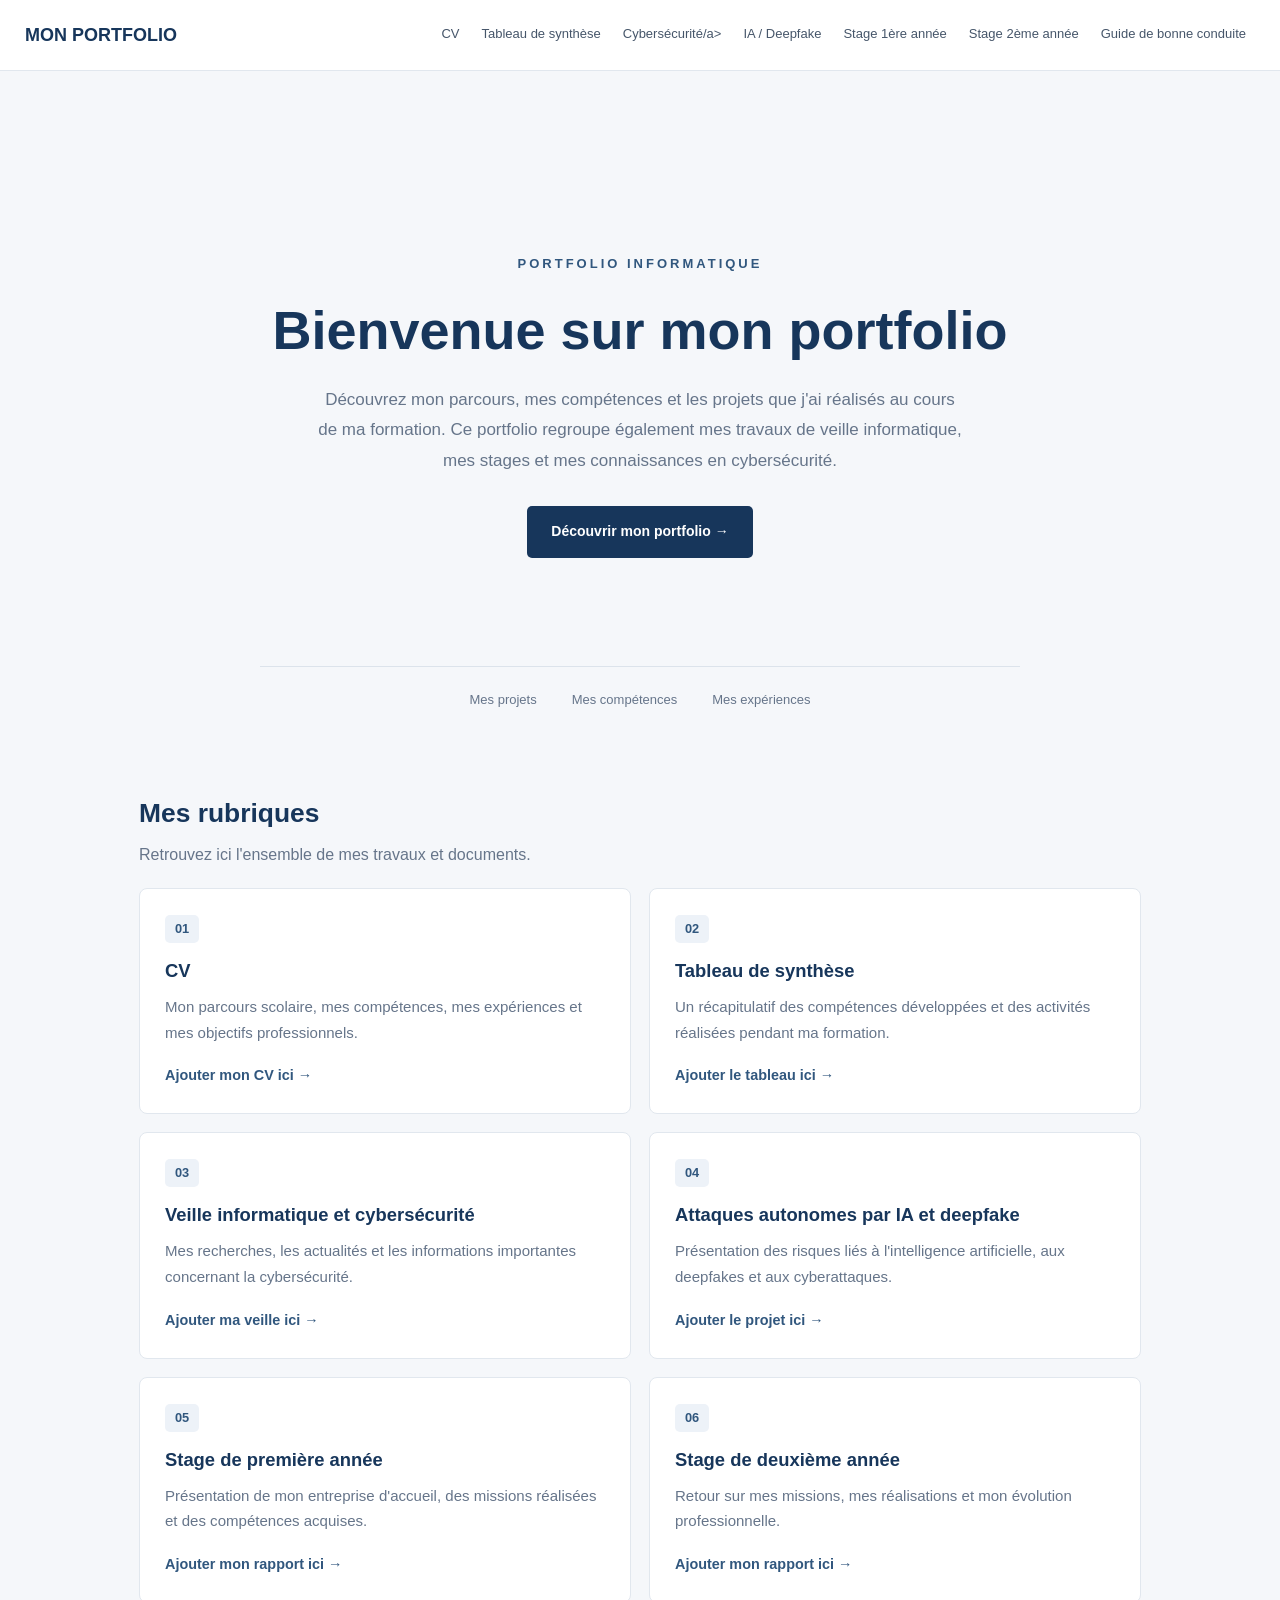
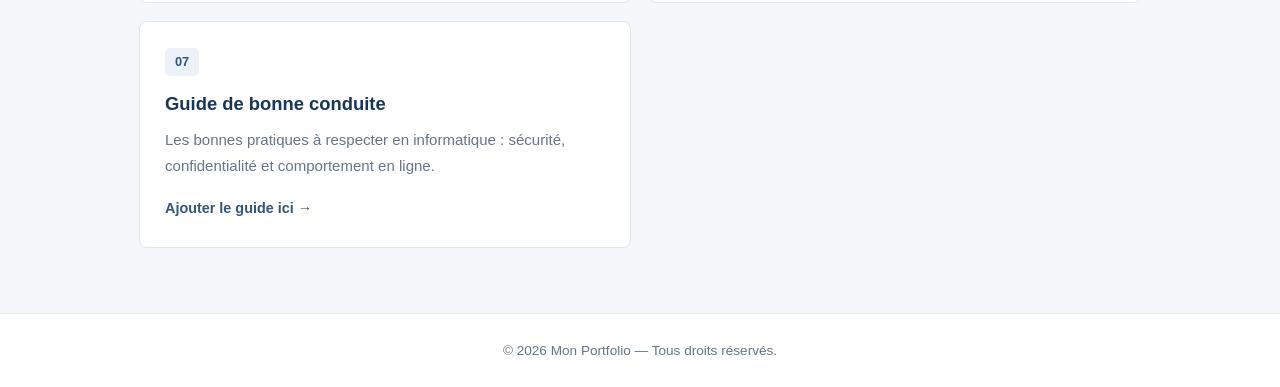
==== index.html @ a8a018e2 "Add files via upload" ====
<!DOCTYPE html>
<html lang="fr">
<head>
<meta charset="UTF-8">
<meta name="viewport" content="width=device-width, initial-scale=1.0">
<meta name="description" content="Portfolio informatique : projets, compétences, stages et cybersécurité.">
<title>Mon Portfolio | Informatique</title>
<style>
*{margin:0;padding:0;box-sizing:border-box;scroll-behavior:smooth}
:root{--bleu:#17365b;--bleu-clair:#31577e;--fond:#f5f7fa;--blanc:#fff;--texte:#263445;--gris:#66758a;--bordure:#e1e7ee}
body{font-family:Arial,Helvetica,sans-serif;background:var(--fond);color:var(--texte);line-height:1.7}
a{color:inherit;text-decoration:none}
header{background:var(--blanc);border-bottom:1px solid var(--bordure);position:sticky;top:0;z-index:100}
.navigation{display:flex;align-items:center;justify-content:space-between;gap:20px;padding:0 25px;min-height:70px}
.logo{color:var(--bleu);font-size:18px;font-weight:bold;white-space:nowrap}
.liens{display:flex;align-items:center;justify-content:flex-end;gap:4px}
.liens a{color:#46566a;font-size:13px;padding:12px 9px;white-space:nowrap;border-bottom:2px solid transparent;transition:.2s}
.liens a:hover{color:var(--bleu);border-bottom-color:var(--bleu);background:var(--fond)}
.menu-mobile{display:none;background:white;border:1px solid var(--bordure);border-radius:5px;padding:8px 12px;color:var(--bleu);cursor:pointer;font-size:1rem}
.page-accueil{min-height:75vh;display:flex;flex-direction:column;justify-content:center;align-items:center;text-align:center;padding:70px 25px 35px;background:var(--fond);scroll-margin-top:85px}
.accueil-contenu{max-width:760px;margin:auto}
.sous-titre{color:var(--bleu-clair);font-size:13px;font-weight:bold;letter-spacing:3px}
.page-accueil h1{color:var(--bleu);font-size:clamp(32px,5vw,54px);line-height:1.2;margin:22px 0}
.description{max-width:650px;margin:0 auto 30px;color:var(--gris);font-size:17px;line-height:1.8}
.bouton-accueil{display:inline-block;background:var(--bleu);color:white;padding:14px 24px;border-radius:5px;font-size:14px;font-weight:bold;transition:background .2s}
.bouton-accueil:hover{background:var(--bleu-clair)}
.accueil-bas{display:flex;justify-content:center;flex-wrap:wrap;gap:35px;border-top:1px solid #dce3eb;padding-top:22px;width:100%;max-width:760px;color:var(--gris);font-size:13px}
.rubriques{max-width:1050px;margin:0 auto;padding:45px 24px}
.titre-section{margin-bottom:20px}
.titre-section h2{color:var(--bleu);font-size:1.65rem;margin-bottom:5px}
.titre-section p{color:var(--gris)}
.grille{display:grid;grid-template-columns:repeat(2,minmax(0,1fr));gap:18px}
.carte{background:var(--blanc);border:1px solid var(--bordure);border-radius:8px;padding:25px;transition:.2s;scroll-margin-top:100px}
.carte:hover{border-color:#a9bbd0;transform:translateY(-2px)}
.numero{display:inline-block;color:var(--bleu-clair);background:#edf2f8;border-radius:5px;padding:3px 10px;font-size:.8rem;font-weight:bold;margin-bottom:12px}
.carte h3{color:var(--bleu);font-size:1.15rem;margin-bottom:8px}
.carte p{color:var(--gris);font-size:.94rem;margin-bottom:16px}
.lien-carte{color:var(--bleu-clair);font-size:.9rem;font-weight:bold}
.lien-carte:hover{text-decoration:underline}
footer{text-align:center;padding:25px;margin-top:20px;background:var(--blanc);border-top:1px solid var(--bordure);color:var(--gris);font-size:.85rem}
@media(max-width:1200px){.navigation{flex-wrap:wrap;padding:15px 20px}.menu-mobile{display:block}.liens{display:none;width:100%;align-items:stretch;flex-direction:column}.liens.ouvert{display:flex}.liens a{padding:10px}}
@media(max-width:600px){.page-accueil{min-height:65vh;padding:45px 20px 25px}.description{font-size:15px}.accueil-bas{gap:15px}.rubriques{padding:30px 15px}.grille{grid-template-columns:1fr}.carte{padding:20px}}
</style>
</head>
<body>
<header>
<nav class="navigation" aria-label="Navigation principale">
<a href="index.html" class="logo">MON PORTFOLIO</a>
<button class="menu-mobile" id="menu-mobile" aria-expanded="false" aria-controls="liens-navigation">☰ Menu</button>
<div class="liens" id="liens-navigation">
<a href="cv.html">CV</a>
<a href="tableau-synthese.html">Tableau de synthèse</a>
<a href="veille-informatique.html">Cybersécurité/a>
<a href="ia-deepfake.html">IA / Deepfake</a>
<a href="stage-1.html">Stage 1ère année</a>
<a href="stage-2.html">Stage 2ème année</a>
<a href="guide-bonne-conduite.html">Guide de bonne conduite</a>
</div>
</nav>
</header>
<main>
<section id="accueil" class="page-accueil">
<div class="accueil-contenu">
<span class="sous-titre">PORTFOLIO INFORMATIQUE</span>
<h1>Bienvenue sur mon portfolio</h1>
<p class="description">Découvrez mon parcours, mes compétences et les projets que j'ai réalisés au cours de ma formation. Ce portfolio regroupe également mes travaux de veille informatique, mes stages et mes connaissances en cybersécurité.</p>
<a href="cv.html" class="bouton-accueil">Découvrir mon portfolio →</a>
</div>
<div class="accueil-bas"><span>Mes projets</span><span>Mes compétences</span><span>Mes expériences</span></div>
</section>
<section id="rubriques" class="rubriques">
<div class="titre-section"><h2>Mes rubriques</h2><p>Retrouvez ici l'ensemble de mes travaux et documents.</p></div>
<div class="grille">
<article class="carte" id="cv"><span class="numero">01</span><h3>CV</h3><p>Mon parcours scolaire, mes compétences, mes expériences et mes objectifs professionnels.</p><a class="lien-carte" href="#cv">Ajouter mon CV ici →</a></article>
<article class="carte" id="tableau"><span class="numero">02</span><h3>Tableau de synthèse</h3><p>Un récapitulatif des compétences développées et des activités réalisées pendant ma formation.</p><a class="lien-carte" href="#tableau">Ajouter le tableau ici →</a></article>
<article class="carte" id="veille"><span class="numero">03</span><h3>Veille informatique et cybersécurité</h3><p>Mes recherches, les actualités et les informations importantes concernant la cybersécurité.</p><a class="lien-carte" href="#veille">Ajouter ma veille ici →</a></article>
<article class="carte" id="ia"><span class="numero">04</span><h3>Attaques autonomes par IA et deepfake</h3><p>Présentation des risques liés à l'intelligence artificielle, aux deepfakes et aux cyberattaques.</p><a class="lien-carte" href="#ia">Ajouter le projet ici →</a></article>
<article class="carte" id="stage1"><span class="numero">05</span><h3>Stage de première année</h3><p>Présentation de mon entreprise d'accueil, des missions réalisées et des compétences acquises.</p><a class="lien-carte" href="#stage1">Ajouter mon rapport ici →</a></article>
<article class="carte" id="stage2"><span class="numero">06</span><h3>Stage de deuxième année</h3><p>Retour sur mes missions, mes réalisations et mon évolution professionnelle.</p><a class="lien-carte" href="#stage2">Ajouter mon rapport ici →</a></article>
<article class="carte" id="guide"><span class="numero">07</span><h3>Guide de bonne conduite</h3><p>Les bonnes pratiques à respecter en informatique : sécurité, confidentialité et comportement en ligne.</p><a class="lien-carte" href="#guide">Ajouter le guide ici →</a></article>
</div>
</section>
</main>
<footer><p>© <span id="annee"></span> Mon Portfolio — Tous droits réservés.</p></footer>
<script>
const boutonMenu=document.getElementById("menu-mobile");
const navigation=document.getElementById("liens-navigation");
boutonMenu.addEventListener("click",function(){const ouvert=navigation.classList.toggle("ouvert");boutonMenu.setAttribute("aria-expanded",ouvert)});
navigation.querySelectorAll("a").forEach(function(lien){lien.addEventListener("click",function(){navigation.classList.remove("ouvert");boutonMenu.setAttribute("aria-expanded","false")})});
document.getElementById("annee").textContent=new Date().getFullYear();
</script>
</body>
</html>
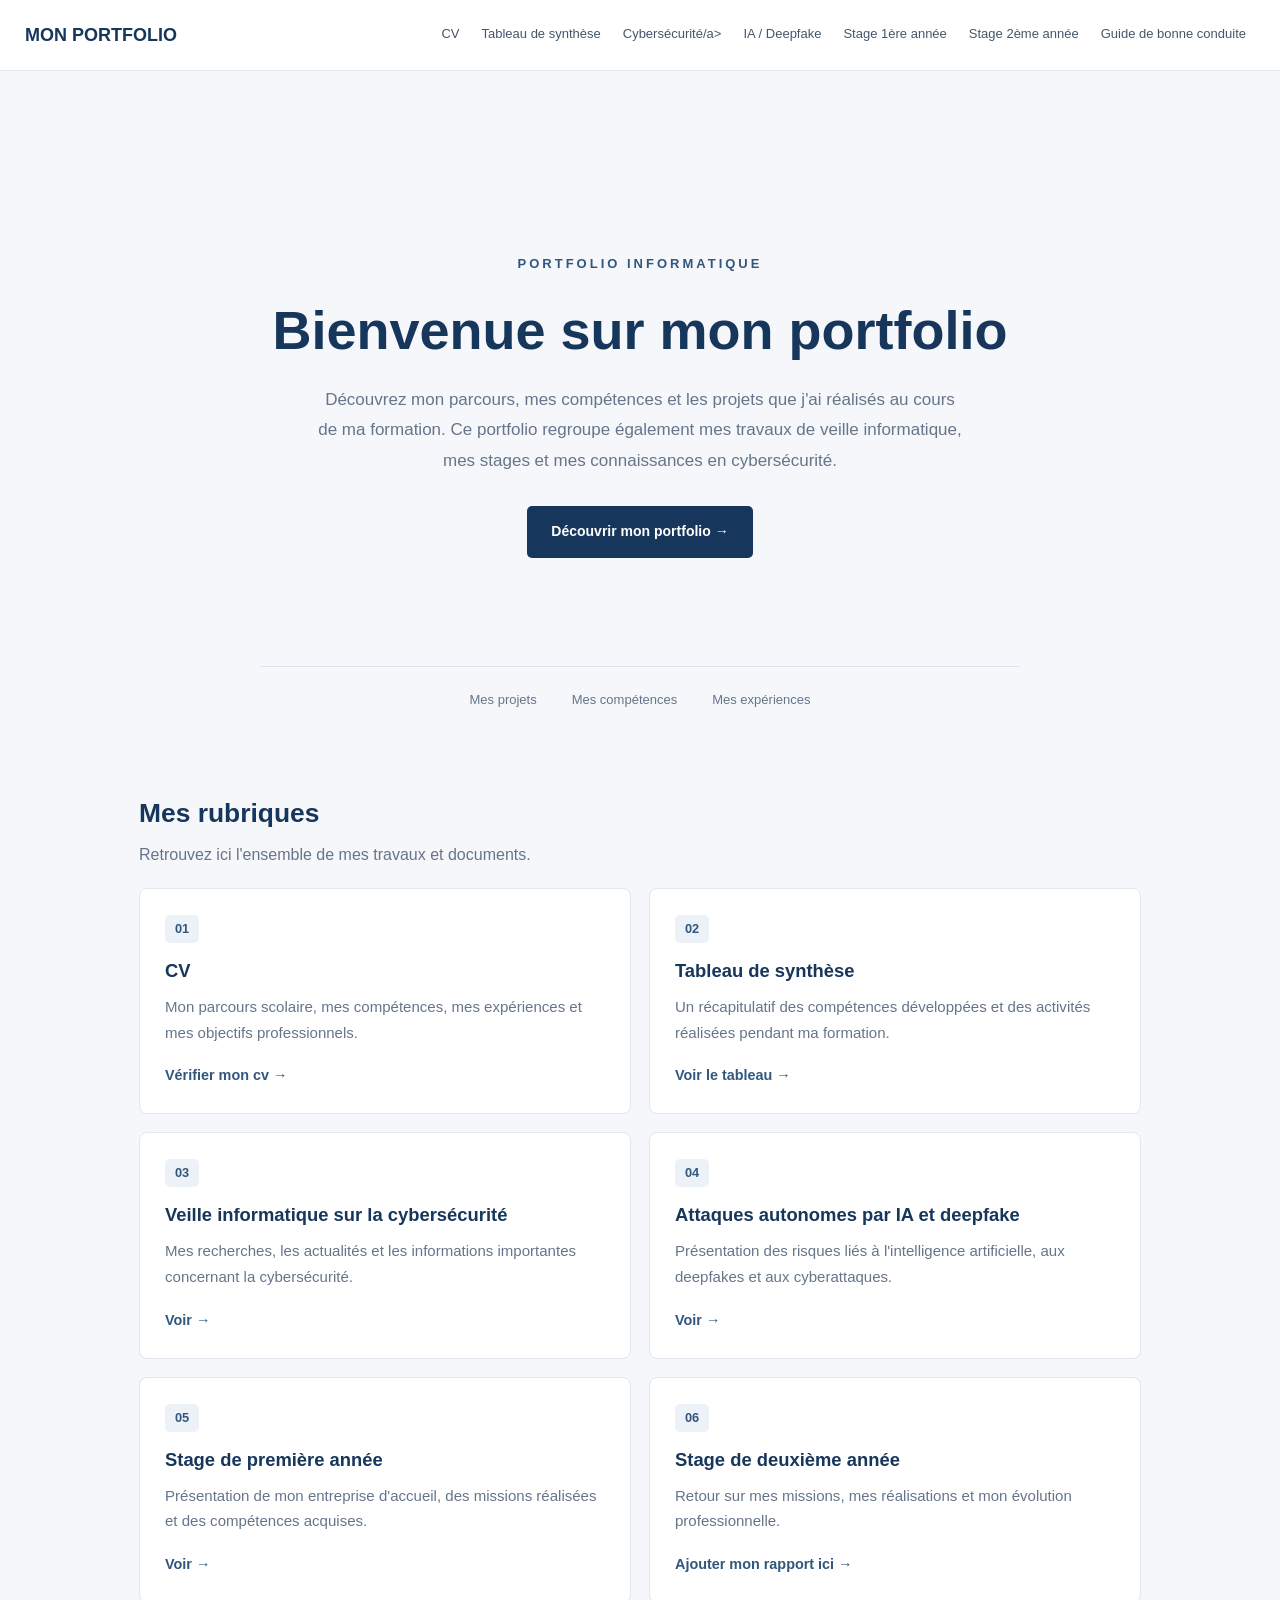
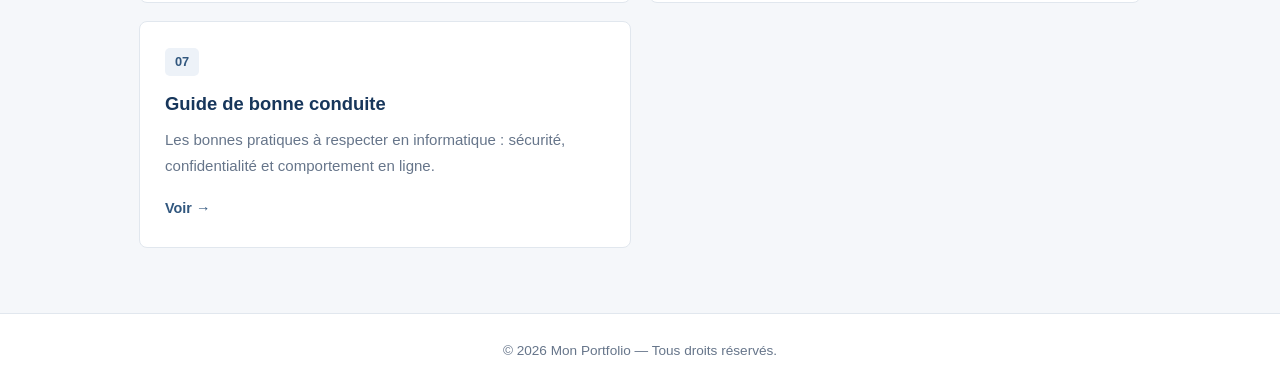
==== commit c88eb085: "Update links in articles for CV and projects" ====
--- a/index.html
+++ b/index.html
@@ -71,13 +71,13 @@
 <section id="rubriques" class="rubriques">
 <div class="titre-section"><h2>Mes rubriques</h2><p>Retrouvez ici l'ensemble de mes travaux et documents.</p></div>
 <div class="grille">
-<article class="carte" id="cv"><span class="numero">01</span><h3>CV</h3><p>Mon parcours scolaire, mes compétences, mes expériences et mes objectifs professionnels.</p><a class="lien-carte" href="#cv">Ajouter mon CV ici →</a></article>
-<article class="carte" id="tableau"><span class="numero">02</span><h3>Tableau de synthèse</h3><p>Un récapitulatif des compétences développées et des activités réalisées pendant ma formation.</p><a class="lien-carte" href="#tableau">Ajouter le tableau ici →</a></article>
-<article class="carte" id="veille"><span class="numero">03</span><h3>Veille informatique et cybersécurité</h3><p>Mes recherches, les actualités et les informations importantes concernant la cybersécurité.</p><a class="lien-carte" href="#veille">Ajouter ma veille ici →</a></article>
-<article class="carte" id="ia"><span class="numero">04</span><h3>Attaques autonomes par IA et deepfake</h3><p>Présentation des risques liés à l'intelligence artificielle, aux deepfakes et aux cyberattaques.</p><a class="lien-carte" href="#ia">Ajouter le projet ici →</a></article>
-<article class="carte" id="stage1"><span class="numero">05</span><h3>Stage de première année</h3><p>Présentation de mon entreprise d'accueil, des missions réalisées et des compétences acquises.</p><a class="lien-carte" href="#stage1">Ajouter mon rapport ici →</a></article>
-<article class="carte" id="stage2"><span class="numero">06</span><h3>Stage de deuxième année</h3><p>Retour sur mes missions, mes réalisations et mon évolution professionnelle.</p><a class="lien-carte" href="#stage2">Ajouter mon rapport ici →</a></article>
-<article class="carte" id="guide"><span class="numero">07</span><h3>Guide de bonne conduite</h3><p>Les bonnes pratiques à respecter en informatique : sécurité, confidentialité et comportement en ligne.</p><a class="lien-carte" href="#guide">Ajouter le guide ici →</a></article>
+<article class="carte" id="cv"><span class="numero">01</span><h3>CV</h3><p>Mon parcours scolaire, mes compétences, mes expériences et mes objectifs professionnels.</p><a class="lien-carte" href="cv.html">Vérifier mon cv →</a></article>
+<article class="carte" id="tableau"><span class="numero">02</span><h3>Tableau de synthèse</h3><p>Un récapitulatif des compétences développées et des activités réalisées pendant ma formation.</p><a class="lien-carte" href="tableau-synthese.html">Voir le tableau →</a></article>
+<article class="carte" id="veille"><span class="numero">03</span><h3>Veille informatique sur la cybersécurité</h3><p>Mes recherches, les actualités et les informations importantes concernant la cybersécurité.</p><a class="lien-carte" href="veille-informatique">Voir →</a></article>
+<article class="carte" id="ia"><span class="numero">04</span><h3>Attaques autonomes par IA et deepfake</h3><p>Présentation des risques liés à l'intelligence artificielle, aux deepfakes et aux cyberattaques.</p><a class="lien-carte" href="ia-deepfake.html">Voir →</a></article>
+<article class="carte" id="stage1"><span class="numero">05</span><h3>Stage de première année</h3><p>Présentation de mon entreprise d'accueil, des missions réalisées et des compétences acquises.</p><a class="lien-carte" href="stage-1.html">Voir →</a></article>
+<article class="carte" id="stage2"><span class="numero">06</span><h3>Stage de deuxième année</h3><p>Retour sur mes missions, mes réalisations et mon évolution professionnelle.</p><a class="lien-carte" href="stage-2.html">Ajouter mon rapport ici →</a></article>
+<article class="carte" id="guide"><span class="numero">07</span><h3>Guide de bonne conduite</h3><p>Les bonnes pratiques à respecter en informatique : sécurité, confidentialité et comportement en ligne.</p><a class="lien-carte" href="guide-bonne-conduite.html">Voir →</a></article>
 </div>
 </section>
 </main>
